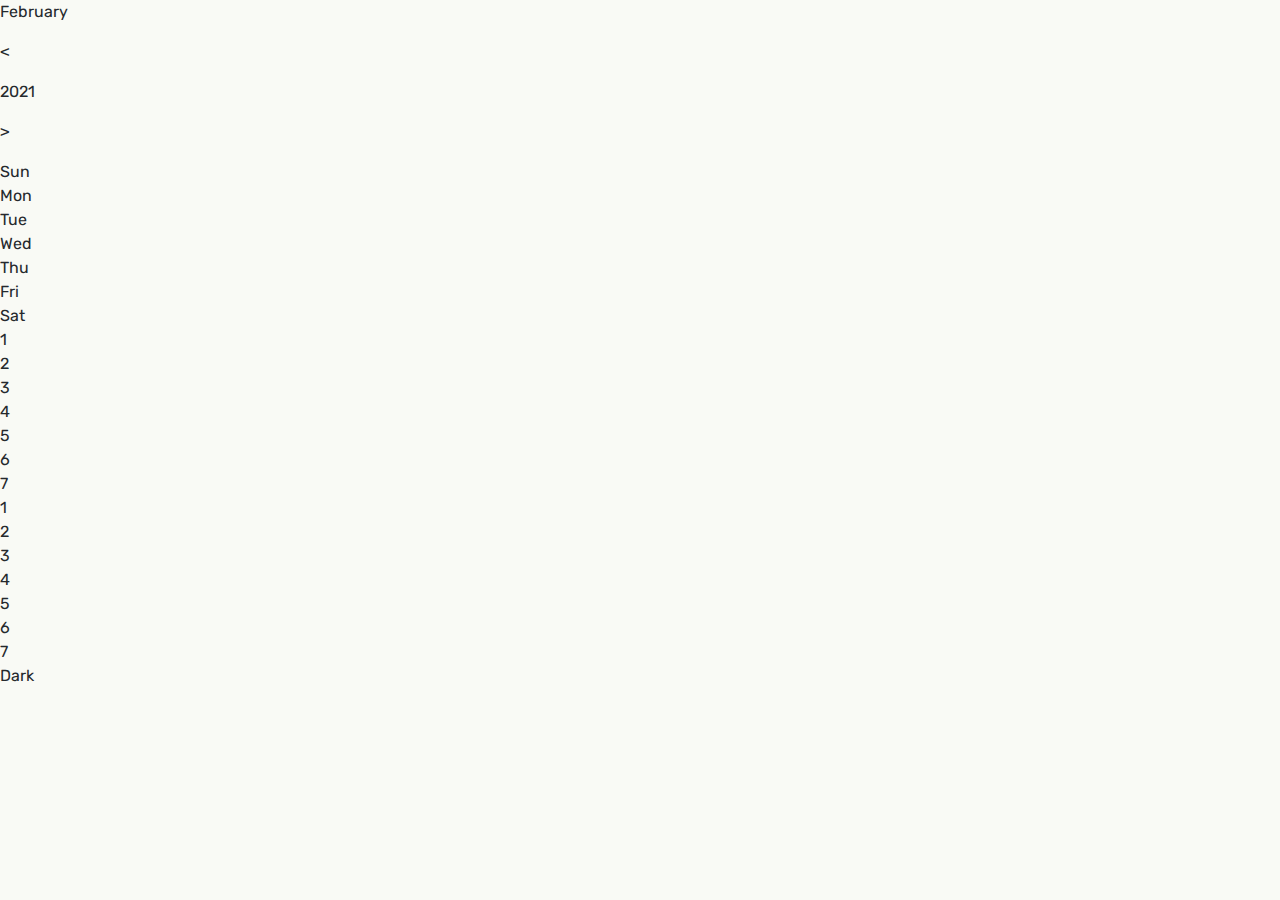
==== calendar.html @ 23c98550 "build calendar" ====
<!DOCTYPE html>
<html lang="en">
  <head>
    <meta charset="UTF-8" />
    <meta http-equiv="X-UA-Compatible" content="IE=edge" />
    <meta name="viewport" content="width=device-width, initial-scale=1.0" />
    <link rel="preconnect" href="https://fonts.googleapis.com" />
    <link rel="preconnect" href="https://fonts.gstatic.com" crossorigin />
    <link
      href="https://fonts.googleapis.com/css2?family=Rubik:wght@300;400;500;700&display=swap"
      rel="stylesheet"
    />
    <link rel="stylesheet" href="styles.css" />
    <title>Calendar</title>
  </head>
  <body>
    <div class="calendar">
      <div class="calendar-header">
        <span class="month-picker" id="month-picker"> February </span>
        <div class="year-picker">
          <span class="year-change" id="prev-year">
            <pre><</pre>
          </span>
          <span id="year">2021</span>
          <span class="year-change" id="next-year">
            <pre>></pre>
          </span>
        </div>
      </div>

      <div class="calendar-body">
        <div class="calendar-week-day">
          <div>Sun</div>
          <div>Mon</div>
          <div>Tue</div>
          <div>Wed</div>
          <div>Thu</div>
          <div>Fri</div>
          <div>Sat</div>
        </div>
        <div class="calendar-days">
          <div>1</div>
          <div>2</div>
          <div>3</div>
          <div>4</div>
          <div>5</div>
          <div>6</div>
          <div>7</div>

          <div>1</div>
          <div>2</div>
          <div>3</div>
          <div>4</div>
          <div>5</div>
          <div>6</div>
          <div>7</div>
        </div>
      </div>

      <div class="calendar-footer">
        <div class="toggle">
          <span>Dark</span>
        </div>
      </div>
    </div>
  </body>
</html>
---- styles.css ----
:root {
  /* color palette */
  --clr-lime-300: hsl(82, 85%, 67%);
  --clr-lime-400: hsl(83, 78%, 55%);

  --clr-grey-200: hsl(72, 33%, 97%);
  --clr-grey-300: hsl(54, 36%, 95%);
  --clr-grey-400: hsl(180, 1%, 84%);
  --clr-grey-500: hsl(72, 2%, 57%);
  --clr-grey-600: hsl(260, 2%, 27%);
  --clr-grey-900: hsl(210, 10%, 16%);

  --clr-amber-200: hsl(48, 97%, 77%);
  --clr-amber-600: hsl(20, 64%, 58%);

  --clr-purple-300: hsl(269, 97%, 85%);
  --clr-purple-800: hsl(267, 34%, 40%);

  --clr-fuchsia-300: hsl(291, 93%, 83%);
  --clr-fuchsia-800: hsl(298, 36%, 41%);

  --clr-blue-900: hsl(216, 50%, 28%);
  --clr-blue-300: hsl(212, 96%, 78%);

  --clr-gold-800: hsl(49, 49%, 39%);
  --clr-gold-300: hsl(49, 52%, 80%);

  /* project font(s) */
  --ff-primary: Rubik, "Gill Sans", "Gill Sans MT", Calibri, "Trebuchet MS",
    sans-serif;

  --ff-body: var(--ff-primary);
  --ff-heading: var(--ff-primary);

  /* font weights*/
  --fw-light: 300;
  --fw-regular: 400;
  --fw-semi-bold: 500;
  --fw-bold: 700;

  /* font sizes */
  --fs-300: 0.8125rem;
  --fs-400: 0.875rem;
  --fs-500: 0.9375rem;
  --fs-600: 1rem;
  --fs-700: 1.875rem;
  --fs-800: 2.5rem;
  --fs-900: 3.5rem;

  --fs-body: var(--fs-600);
  --fs-primary-heading: var(--fs-700);
  --fs-secondary-heading: var(--fs-600);
  --fs-nav: var(--fs-400);
  --fs-button: var(--fs-400);

  /* general spacing */
  --size-50: 0.125rem;
  --size-100: 0.25rem;
  --size-200: 0.5rem;
  --size-300: 0.75rem;
  --size-400: 1rem;
  --size-500: 1.5rem;
  --size-600: 2rem;
  --size-700: 3rem;
  --size-800: 4rem;
  --size-900: 5rem;
  --size-1000: 8rem;
}

/* @media (min-width: 50em) {
  :root {
    --fs-body: var(--fs-400);
    --fs-primary-heading: var(--fs-700);
    --fs-secondary-heading: var(--fs-600);
    --fs-nav: var(--fs-400);
  }
} */

/* CSS RESET */
/* Box sizing rules */
*,
*::before,
*::after {
  box-sizing: border-box;
}

/* Remove default margin */
body,
html,
h1,
h2,
h3,
h4,
p,
figure,
blockquote,
dl,
dd {
  margin: 0;
}

/* Remove list styles on ul, ol elements, which suggests default styling will be removed */
ul,
ol,
li {
  list-style: none;
  padding: 0;
  margin: 0;
}

/* Set core root defaults */
html:focus-within {
  scroll-behavior: smooth;
}

/* A elements that don't have a class get default styles */
a:not([class]) {
  text-decoration-skip-ink: auto;
}

/* Make images easier to work with */
img,
picture,
svg {
  max-width: 100%;
  display: block;
}

/* Inherit fonts for inputs and buttons */
input,
button,
textarea,
select {
  font: inherit;
}

/* Remove all animations, transitions and smooth scroll for people that prefer not to see them */
@media (prefers-reduced-motion: reduce) {
  html:focus-within {
    scroll-behavior: auto;
  }

  *,
  *::before,
  *::after {
    animation-duration: 0.01ms !important;
    animation-iteration-count: 1 !important;
    transition-duration: 0.01ms !important;
    scroll-behavior: auto !important;
  }
}

/* Desird scroll bar setting */

.main::-webkit-scrollbar,
.sidebar::-webkit-scrollbar {
  width: 0.6rem;
}

.main::-webkit-scrollbar-track,
.sidebar::-webkit-scrollbar-track {
  -webkit-box-shadow: inset 0 0 6px rgba(0, 0, 0, 0.3);
  border-radius: 10px;
}

.main::-webkit-scrollbar-thumb,
.sidebar::-webkit-scrollbar-thumb {
  background-color: var(--clr-grey-500);
  border-radius: 10px;
}

/* @supports () {
} */

/* GENERAL CLASS */

body {
  font-family: var(--ff-body);
  font-size: var(--fs-body);
  font-weight: var(--fw-regular);
  line-height: 1.5;
  color: var(--clr-grey-900);
  background-color: var(--clr-grey-200);
  text-rendering: optimizeSpeed;
}

button {
  cursor: pointer;
  display: flex;
  align-items: center;
  justify-content: center;
  gap: var(--size-100);
}

svg {
  aspect-ratio: 1;
  width: 20px;
}

.dashboard-grid {
  display: grid;
  grid-template-columns: clamp(3rem, 50%, 16rem) minmax(40vw, 1fr);
}

/* sidebar layout */
/* ==================================== */
.sidebar,
.main {
  height: 100vh;
  padding-block: var(--size-600);
  overflow-y: auto;
}

.main-content-section {
  overflow-y: auto;
}
/* ================================= */
.sidebar {
  position: relative;
}

.sidebar::after {
  content: "";
  background: var(--clr-grey-400);
  position: absolute;
  inset-block: var(--size-500);
  right: 0;
  width: 1.5px;
}

.logo-wrap {
  align-items: center;
  margin-bottom: var(--size-700);
}

.icon-logo {
  width: 30px;
}

.sidebar button {
  margin-bottom: var(--size-600);
}

.nav-sidebar-list {
  display: flex;
  flex-direction: column;
  gap: var(--size-200);
}

.nav-sidebar-item {
  padding-block: var(--size-200);
}

.nav-sidebar-item:not(.free-plan):hover {
  cursor: pointer;
  background-color: var(--clr-grey-300);
  border-radius: 8px;
}

.no-of-projects-range {
  position: relative;
}

#projects-range {
  -webkit-appearance: none;
  width: 100%;
  height: 5px;
  outline: none;
  border-radius: 3px;
  background-color: var(--clr-grey-400);
}

#projects-range::-webkit-slider-thumb {
  -webkit-appearance: none;
}

#progress-bar {
  width: 70%;
  height: 5px;
  background: rgb(212, 250, 145);
  background: linear-gradient(
    90deg,
    rgba(212, 250, 145, 1) 1%,
    rgba(161, 230, 51, 1) 100%
  );
  position: absolute;
  border-radius: 3px;
  top: 50%;
}

/* main */
.position-sticky {
  background-color: var(--clr-grey-200);
  position: sticky;
  z-index: 1;
  top: 0;
}

.team-members {
  display: inline-flex;
}

.avatar {
  position: relative;
  border: 2px solid #fff;
  border-radius: 50%;
  overflow: hidden;
  width: 3rem;
  height: 3rem;
}

.avatar:not(:first-child) {
  margin-left: -1.2rem;
}

.other-members-wrap {
  color: white;
  font-weight: var(--fw-bold);
  background-color: var(--clr-grey-900);
}

.other-members-no {
  position: absolute;
  top: 50%;
  left: 50%;
  transform: translate(-50%, -50%);
  overflow: hidden;
}

.btn-app {
  padding: 0.4rem 1rem;
  background: var(--clr-grey-200);
  border: 1px solid var(--clr-grey-400);
  border-radius: 5px;
}

.nav-main-item {
  padding-bottom: 1.2rem;
}

.nav-main-item a {
  text-decoration: none;
  color: var(--clr-grey-900);
}

.active {
  border-bottom: 3px solid var(--clr-lime-400) !important;
  margin-bottom: -2px;
}

.search-section {
  border-block: 1px solid var(--clr-grey-400);
  padding-block: var(--size-300);
}

input:where([type="text"]) {
  border-style: hidden;
  background-color: var(--clr-grey-200);
}

input:where([type="text"]):focus {
  outline: 1px solid var(--clr-grey-200);
}

input::placeholder {
  font-size: var(--fs-400);
}

/* toggle switch */
input[type="checkbox"] {
  -webkit-appearance: none;
  position: relative;
  width: 50px;
  height: 26px;
  border-radius: 25px;
  background-color: #ccc;
  transition: background 0.3s;
  outline: none;
  cursor: pointer;
}

input[type="checkbox"]::after {
  content: "";
  position: absolute;
  top: 50%;
  left: 30%;
  border-radius: 50%;
  height: 18px;
  width: 18px;
  background-color: white;
  transition: left 0.3s;
  transform: translate(-50%, -50%);
}

input[type="checkbox"]:checked {
  background: var(--clr-lime-300);
}

input[type="checkbox"]:checked::after {
  left: 70%;
}

.content-grid {
  display: grid;
  gap: 2rem;
  grid-template-columns: repeat(3, minmax(300px, 1fr));
}

.to-do,
.in-progress,
.completed {
  display: flex;
  flex-direction: column;
  gap: 1.5rem;
}

.card {
  max-width: 350px;
  padding: var(--size-500);
  background-color: white;
  border-radius: 15px;
}

.card .avatar {
  width: 2.5rem;
  height: 2.5rem;
}

.card > * {
  margin-bottom: var(--size-400);
}

.new-task {
  display: flex;
  align-items: center;
  gap: 1rem;
  color: var(--clr-grey-500);
}

.card-header,
.card-date {
  color: var(--clr-grey-500);
  fill: var(--clr-grey-500);
}

.card-date {
  font-size: var(--fs-300);
}

[data-tag="true"]::before {
  display: inline-flex;
  width: fit-content;
  align-items: center;
  font-size: var(--fs-300);
  border-radius: var(--size-500);
  padding-inline: var(--size-300);
  margin-bottom: var(--size-500);
}
/* UTILITY CLASS */
.container {
  padding-inline: 2rem;
  height: 100%;
  margin-inline: auto;
}

.flex {
  display: flex;
  align-items: center;
  gap: var(--size-200);
}

.flex-col {
  display: flex;
  flex-direction: column;
  height: 100%;
}

.flex-between {
  display: flex;
  justify-content: space-between;
}

.flex-between-col {
  display: flex;
  height: 100%;
  flex-direction: column;
  justify-content: space-between;
}

.primary-heading {
  font-family: var(--ff-heading);
  font-size: var(--fs-primary-heading);
  font-weight: var(--fw-bold);
}

.secondary-heading {
  font-family: var(--ff-heading);
  font-size: var(--fs-secondary-heading);
  font-weight: var(--fw-bold);
}

.hidden {
  display: none;
}

.margin-bottom {
  margin-bottom: var(--size-500);
}

.padding-top {
  padding-top: var(--size-600);
}

.font-semi-bold {
  font-weight: var(--fw-semi-bold);
}

.font-light {
  font-weight: var(--fw-light);
}

.fs-400 {
  font-size: var(--fs-400);
}

.tag-high-priority::before {
  content: "High";
  color: var(--clr-amber-600);
  background-color: var(--clr-amber-200);
}

.tag-medium-priority::before {
  content: "Medium";
  color: var(--clr-gold-800);
  background-color: var(--clr-gold-300);
}

.tag-low-priority::before {
  content: "Low";
  color: var(--clr-grey-500);
  background-color: var(--clr-grey-400);
}

.btn-primary {
  color: var(--clr-grey-600);
  background-color: var(--clr-lime-300);
}

.btn-secondary {
  color: var(--clr-grey-200);
  background-color: var(--clr-grey-900);
  fill: white;
}

.btn-rect {
  padding-block: var(--size-200);
  padding-inline: var(--size-500);
  border: none;
  border-radius: var(--size-100);
}

.btn-circle {
  padding: var(--size-200);
  border: none;
  border-radius: 50%;
}

.tag-prototype::before {
  content: "Prototype";
  color: var(--clr-purple-800);
  background-color: var(--clr-purple-300);
}

.tag-research::before {
  content: "Research";
  color: var(--clr-fuchsia-800);
  background-color: var(--clr-fuchsia-300);
}

.tag-design::before {
  content: "Design";
  color: var(--clr-blue-900);
  background-color: var(--clr-blue-300);
}

.tag-design-system::before {
  content: "Design System";
  color: var(--clr-gold-800);
  background-color: var(--clr-gold-300);
}
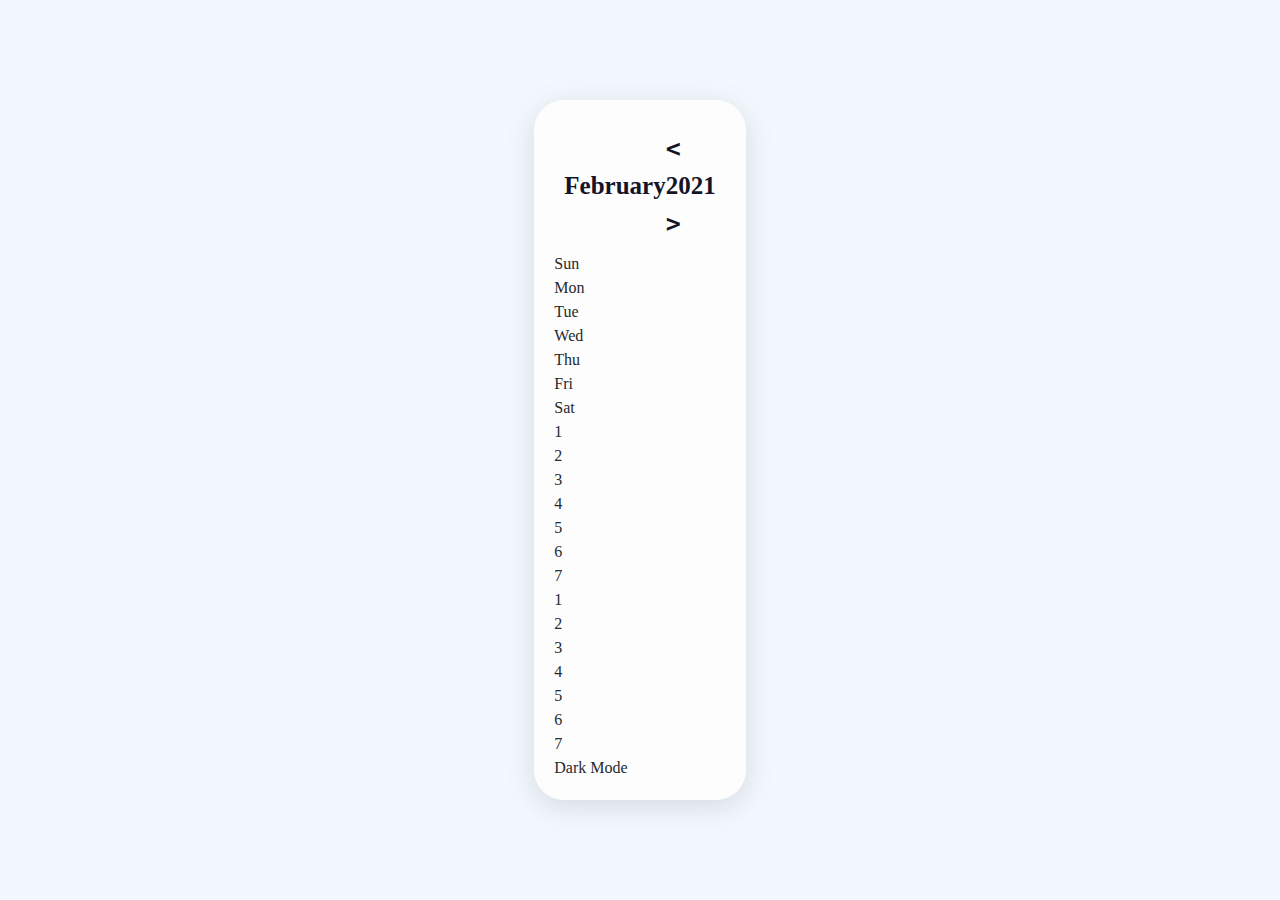
==== commit d927f4b2: "build html code for calendar" ====
--- a/calendar.html
+++ b/calendar.html
@@ -11,56 +11,64 @@
       rel="stylesheet"
     />
     <link rel="stylesheet" href="styles.css" />
+    <link rel="stylesheet" href="calendar.css" />
     <title>Calendar</title>
   </head>
   <body>
-    <div class="calendar">
-      <div class="calendar-header">
-        <span class="month-picker" id="month-picker"> February </span>
-        <div class="year-picker">
-          <span class="year-change" id="prev-year">
-            <pre><</pre>
-          </span>
-          <span id="year">2021</span>
-          <span class="year-change" id="next-year">
-            <pre>></pre>
-          </span>
+    <div class="calendar-wrap light">
+      <div class="calendar">
+        <div class="calendar-header">
+          <span class="month-picker" id="month-picker"> February </span>
+          <div class="year-picker">
+            <span class="year-change" id="prev-year">
+              <pre><</pre>
+            </span>
+            <span id="year">2021</span>
+            <span class="year-change" id="next-year">
+              <pre>></pre>
+            </span>
+          </div>
         </div>
-      </div>
 
-      <div class="calendar-body">
-        <div class="calendar-week-day">
-          <div>Sun</div>
-          <div>Mon</div>
-          <div>Tue</div>
-          <div>Wed</div>
-          <div>Thu</div>
-          <div>Fri</div>
-          <div>Sat</div>
+        <div class="calendar-body">
+          <div class="calendar-week-day">
+            <div>Sun</div>
+            <div>Mon</div>
+            <div>Tue</div>
+            <div>Wed</div>
+            <div>Thu</div>
+            <div>Fri</div>
+            <div>Sat</div>
+          </div>
+          <div class="calendar-days">
+            <div>1</div>
+            <div>2</div>
+            <div>3</div>
+            <div>4</div>
+            <div>5</div>
+            <div>6</div>
+            <div>7</div>
+
+            <div>1</div>
+            <div>2</div>
+            <div>3</div>
+            <div>4</div>
+            <div>5</div>
+            <div>6</div>
+            <div>7</div>
+          </div>
         </div>
-        <div class="calendar-days">
-          <div>1</div>
-          <div>2</div>
-          <div>3</div>
-          <div>4</div>
-          <div>5</div>
-          <div>6</div>
-          <div>7</div>
 
-          <div>1</div>
-          <div>2</div>
-          <div>3</div>
-          <div>4</div>
-          <div>5</div>
-          <div>6</div>
-          <div>7</div>
+        <div class="calendar-footer">
+          <div class="toggle">
+            <span>Dark Mode</span>
+            <div class="dark-mode-switch">
+              <div class="dark-mode-switch-ident"></div>
+            </div>
+          </div>
         </div>
-      </div>
 
-      <div class="calendar-footer">
-        <div class="toggle">
-          <span>Dark</span>
-        </div>
+        <div class="month-list"></div>
       </div>
     </div>
   </body>
--- a/calendar.css
+++ b/calendar.css
@@ -0,0 +1,75 @@
+:root {
+  --dark-body: #4d4c5a;
+  --dark-main: #141529;
+  --dark-second: #79788c;
+  --dark-hover: #323048;
+  --dark-text: #f8fbff;
+
+  --light-body: #f3f8fe;
+  --light-main: #fdfdfd;
+  --light-second: #c3c2c8;
+  --light-hover: #edf0f5;
+  --light-text: #151426;
+
+  --blue: #0000ff;
+  --white: #fff;
+
+  --shadow: rgba(100, 100, 111, 0.2) 0px 7px 29px 0px;
+
+  --font-family: cursive;
+}
+
+.dark {
+  --bg-body: var(--dark-body);
+  --bg-main: var(--dark-main);
+  --bg-second: var(--dark-second);
+  --color-hover: var(--dark-hover);
+  --color-txt: var(--dark-text);
+}
+
+.light {
+  --bg-body: var(--light-body);
+  --bg-main: var(--light-main);
+  --bg-second: var(--light-second);
+  --color-hover: var(--light-hover);
+  --color-txt: var(--light-text);
+}
+
+* {
+  padding: 0;
+  margin: 0;
+  box-sizing: border-box;
+}
+
+.calendar-wrap {
+  height: 100vh;
+  display: grid;
+  place-items: center;
+  font-family: var(--font-family);
+  background-color: var(--bg-body);
+}
+
+.calendar {
+  height: max-content;
+  width: max-content;
+  background-color: var(--bg-main);
+  border-radius: 30px;
+  padding: 20px;
+  position: relative;
+  overflow: hidden;
+  /* transform: scale(1.25); */
+}
+
+.light .calendar {
+  box-shadow: var(--shadow);
+}
+
+.calendar-header {
+  display: flex;
+  justify-content: space-between;
+  align-items: center;
+  font-size: 25px;
+  font-weight: 600;
+  color: var(--color-txt);
+  padding: 10px;
+}
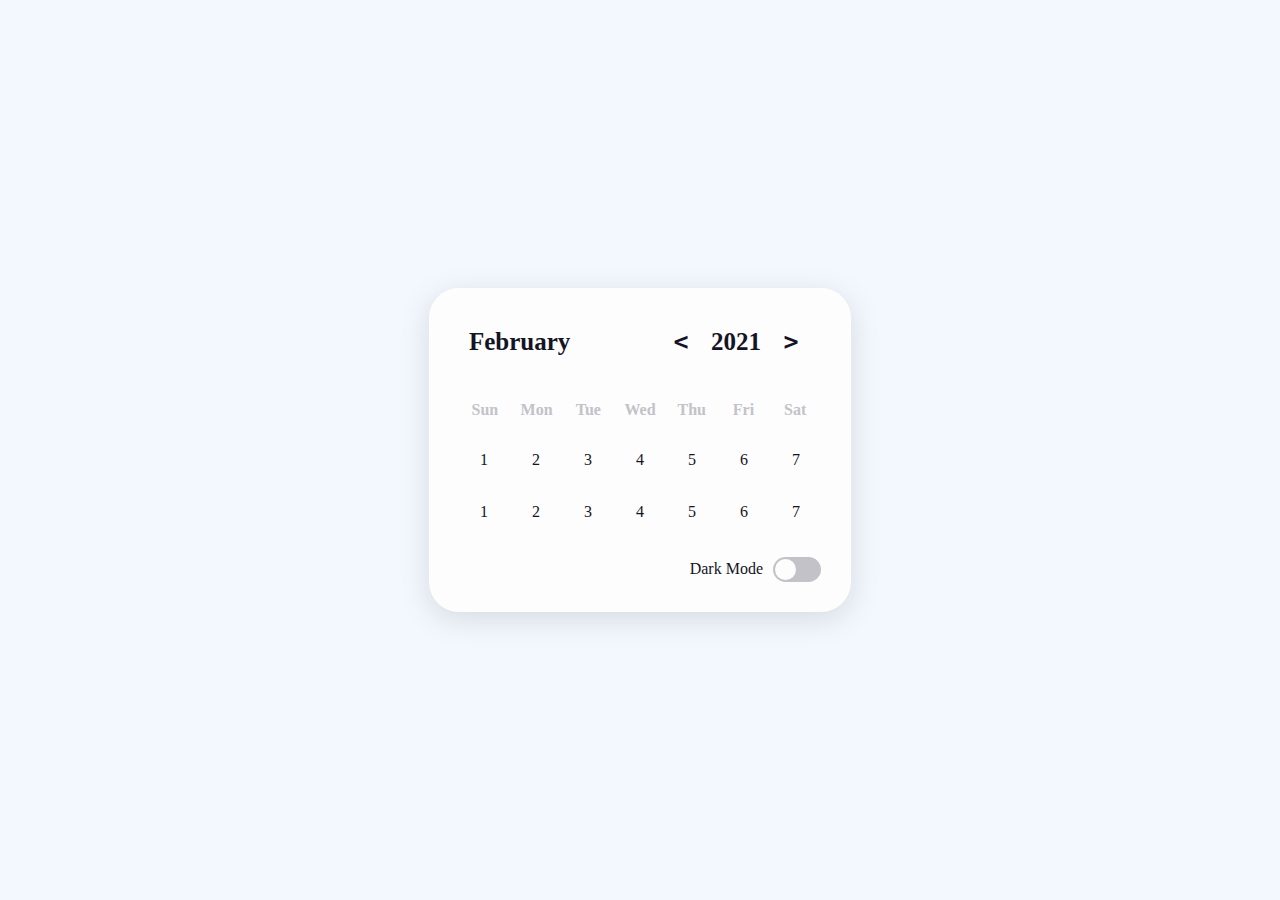
==== commit 088b6dd0: "'''" ====
--- a/calendar.html
+++ b/calendar.html
@@ -71,5 +71,6 @@
         <div class="month-list"></div>
       </div>
     </div>
+    <script src="calendar.js"></script>
   </body>
 </html>
--- a/calendar.css
+++ b/calendar.css
@@ -73,3 +73,124 @@
   color: var(--color-txt);
   padding: 10px;
 }
+
+.calendar-body {
+  padding: 10px;
+}
+
+.calendar-week-day {
+  height: 50px;
+  display: grid;
+  grid-template-columns: repeat(7, 1fr);
+  font-weight: 600;
+}
+
+.calendar-week-day div {
+  display: grid;
+  place-items: center;
+  color: var(--bg-second);
+}
+
+.calendar-days {
+  display: grid;
+  grid-template-columns: repeat(7, 1fr);
+  gap: 2px;
+  color: var(--color-txt);
+}
+
+.calendar-days div {
+  width: 50px;
+  height: 50px;
+  display: flex;
+  align-items: center;
+  justify-content: center;
+  padding: 5px;
+  position: relative;
+  cursor: pointer;
+  animation: to-top 1s forwards;
+  /* border-radius: 50%; */
+}
+
+.month-picker {
+  padding: 5px 10px;
+  border-radius: 10px;
+  cursor: pointer;
+}
+
+.month-picker:hover {
+  background-color: var(--color-hover);
+}
+
+.year-picker {
+  display: flex;
+  align-items: center;
+}
+
+.year-change {
+  height: 40px;
+  width: 40px;
+  border-radius: 50%;
+  display: grid;
+  place-items: center;
+  margin: 0 10px;
+  cursor: pointer;
+}
+
+.year-change:hover {
+  background-color: var(--color-hover);
+}
+
+.calendar-footer {
+  padding: 10px;
+  display: flex;
+  justify-content: flex-end;
+  align-items: center;
+}
+
+.toggle {
+  display: flex;
+}
+
+.toggle span {
+  margin-right: 10px;
+  color: var(--color-txt);
+}
+
+.dark-mode-switch {
+  position: relative;
+  width: 48px;
+  height: 25px;
+  border-radius: 14px;
+  background-color: var(--bg-second);
+  cursor: pointer;
+}
+
+.dark-mode-switch-ident {
+  width: 21px;
+  height: 21px;
+  border-radius: 50%;
+  background-color: var(--bg-main);
+  position: absolute;
+  top: 2px;
+  left: 2px;
+  transition: left 0.2s ease-in-out;
+}
+
+.dark .dark-mode-switch .dark-mode-switch-ident {
+  top: 2px;
+  left: calc(2px + 50%);
+}
+
+.calendar-days div {
+  z-index: 10;
+}
+
+.calendar-days div:hover::before {
+  content: "";
+  height: 50px;
+  width: 50px;
+  background-color: brown;
+  position: absolute;
+  border-radius: 50%;
+  z-index: -1;
+}
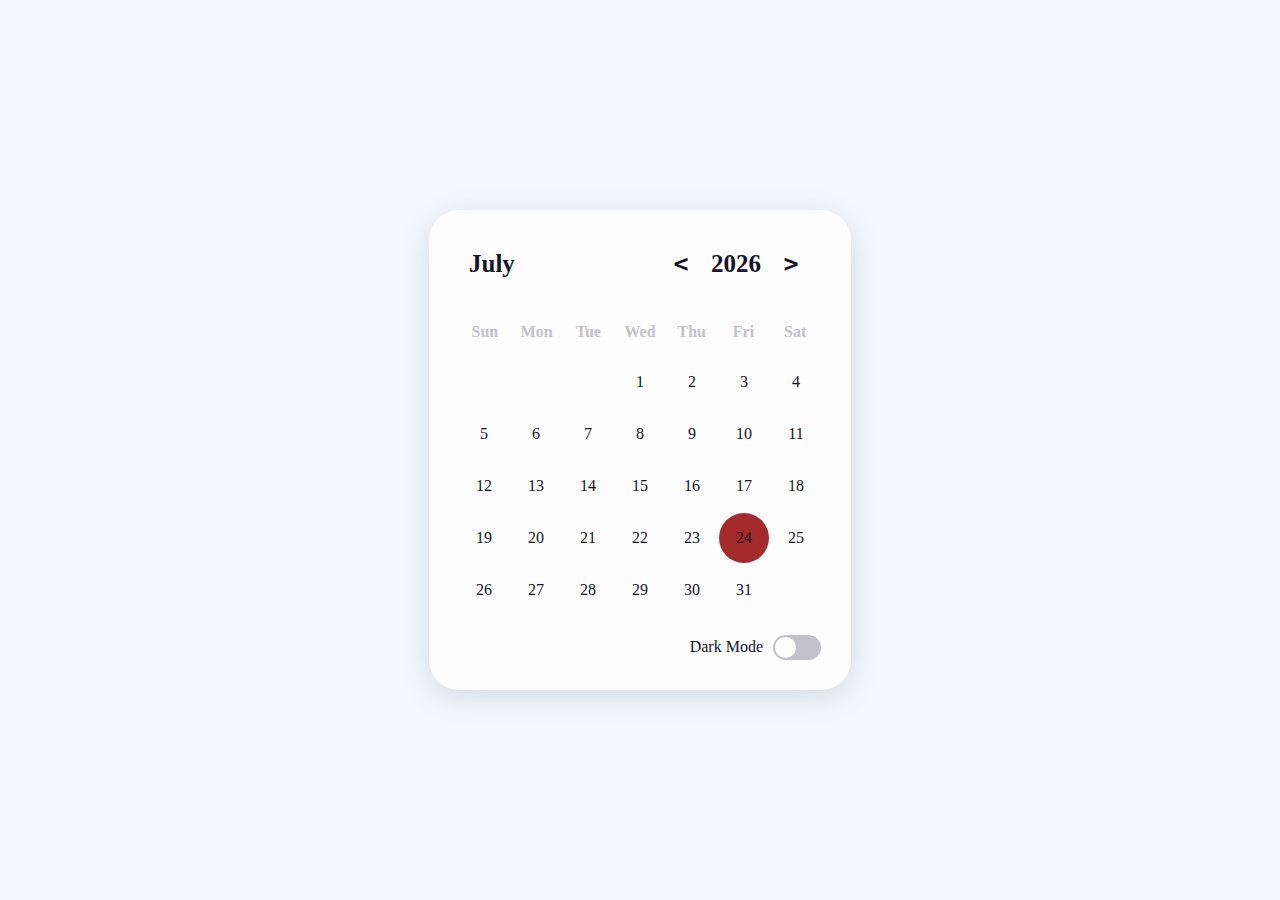
==== commit 0faca74c: "display calendar dynamically" ====
--- a/calendar.html
+++ b/calendar.html
@@ -40,31 +40,15 @@
             <div>Fri</div>
             <div>Sat</div>
           </div>
-          <div class="calendar-days">
-            <div>1</div>
-            <div>2</div>
-            <div>3</div>
-            <div>4</div>
-            <div>5</div>
-            <div>6</div>
-            <div>7</div>
-
-            <div>1</div>
-            <div>2</div>
-            <div>3</div>
-            <div>4</div>
-            <div>5</div>
-            <div>6</div>
-            <div>7</div>
-          </div>
+          <div class="calendar-days"></div>
         </div>
 
         <div class="calendar-footer">
           <div class="toggle">
             <span>Dark Mode</span>
-            <div class="dark-mode-switch">
+            <button class="dark-mode-switch">
               <div class="dark-mode-switch-ident"></div>
-            </div>
+            </button>
           </div>
         </div>
 
--- a/calendar.css
+++ b/calendar.css
@@ -163,6 +163,7 @@
   border-radius: 14px;
   background-color: var(--bg-second);
   cursor: pointer;
+  border: none;
 }
 
 .dark-mode-switch-ident {
@@ -185,7 +186,8 @@
   z-index: 10;
 }
 
-.calendar-days div:hover::before {
+.calendar-days div:hover::before,
+.current-day {
   content: "";
   height: 50px;
   width: 50px;
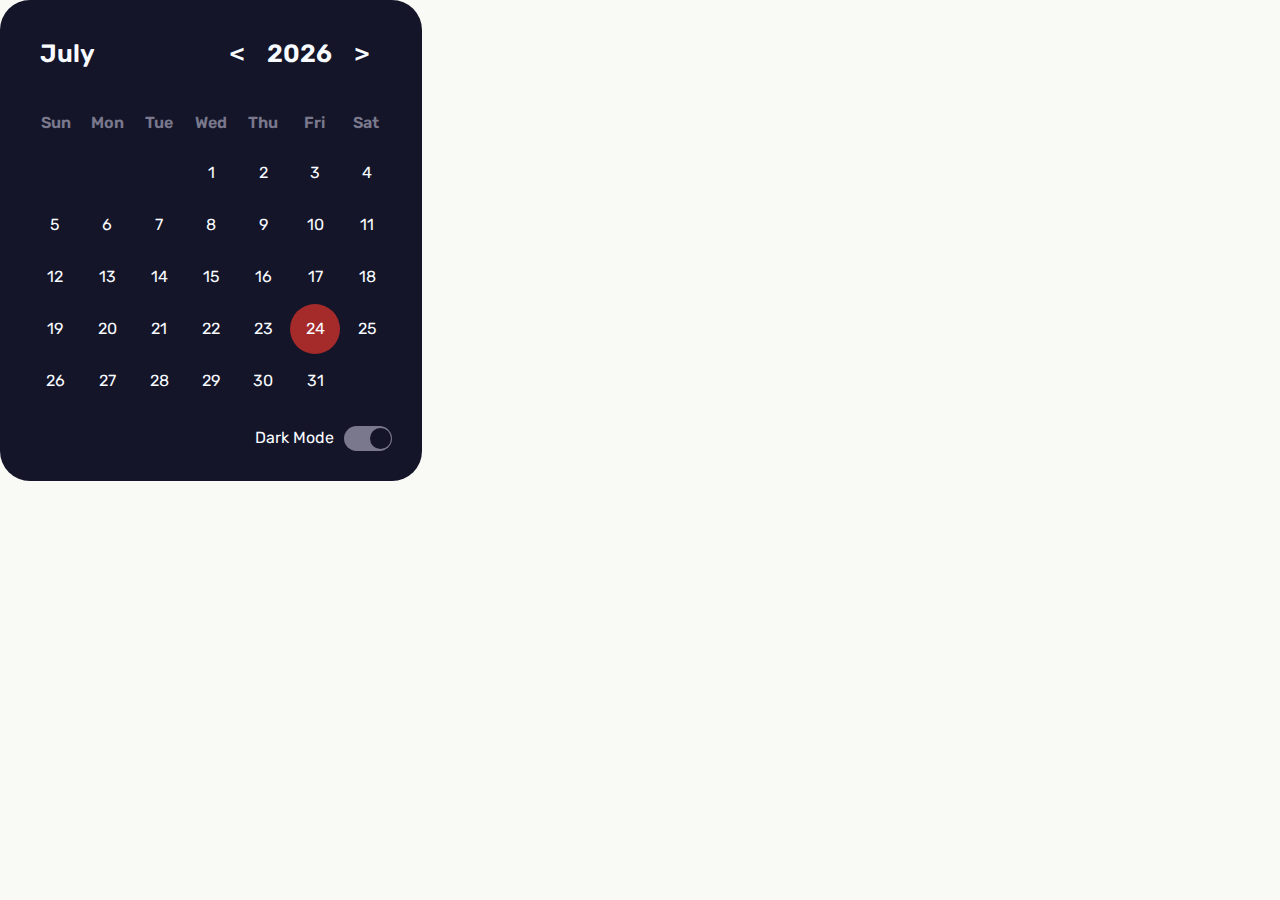
==== commit a3b59b4c: "add feature to display all months" ====
--- a/calendar.html
+++ b/calendar.html
@@ -15,46 +15,49 @@
     <title>Calendar</title>
   </head>
   <body>
-    <div class="calendar-wrap light">
-      <div class="calendar">
-        <div class="calendar-header">
-          <span class="month-picker" id="month-picker"> February </span>
-          <div class="year-picker">
-            <span class="year-change" id="prev-year">
-              <pre><</pre>
-            </span>
-            <span id="year">2021</span>
-            <span class="year-change" id="next-year">
-              <pre>></pre>
-            </span>
-          </div>
+    <!-- <div class="calendar-wrap"> -->
+    <div class="calendar dark">
+      <div class="calendar-header">
+        <span class="month-picker" id="month-picker"> February </span>
+        <div class="year-picker">
+          <span class="year-change" id="prev-year">
+            <pre><</pre>
+          </span>
+          <span id="year">2021</span>
+          <span class="year-change" id="next-year">
+            <pre>></pre>
+          </span>
         </div>
+      </div>
 
-        <div class="calendar-body">
-          <div class="calendar-week-day">
-            <div>Sun</div>
-            <div>Mon</div>
-            <div>Tue</div>
-            <div>Wed</div>
-            <div>Thu</div>
-            <div>Fri</div>
-            <div>Sat</div>
-          </div>
-          <div class="calendar-days"></div>
+      <div class="calendar-body">
+        <div class="calendar-week-day">
+          <div>Sun</div>
+          <div>Mon</div>
+          <div>Tue</div>
+          <div>Wed</div>
+          <div>Thu</div>
+          <div>Fri</div>
+          <div>Sat</div>
         </div>
+        <div class="calendar-days"></div>
+      </div>
 
-        <div class="calendar-footer">
-          <div class="toggle">
-            <span>Dark Mode</span>
-            <button class="dark-mode-switch">
-              <div class="dark-mode-switch-ident"></div>
-            </button>
-          </div>
+      <div class="calendar-footer">
+        <div class="toggle">
+          <span>Dark Mode</span>
+          <button class="dark-mode-switch">
+            <div class="dark-mode-switch-ident"></div>
+          </button>
         </div>
+      </div>
 
-        <div class="month-list"></div>
-      </div>
+      <div class="month-list"></div>
+
+      <!-- Months -->
+      <div class="months hidden"></div>
     </div>
+    <!-- </div> -->
     <script src="calendar.js"></script>
   </body>
 </html>
--- a/calendar.css
+++ b/calendar.css
@@ -17,10 +17,11 @@
   --shadow: rgba(100, 100, 111, 0.2) 0px 7px 29px 0px;
 
   --font-family: cursive;
+
+  --bg-body: var(--dark-body);
 }
 
 .dark {
-  --bg-body: var(--dark-body);
   --bg-main: var(--dark-main);
   --bg-second: var(--dark-second);
   --color-hover: var(--dark-hover);
@@ -28,7 +29,6 @@
 }
 
 .light {
-  --bg-body: var(--light-body);
   --bg-main: var(--light-main);
   --bg-second: var(--light-second);
   --color-hover: var(--light-hover);
@@ -41,12 +41,15 @@
   box-sizing: border-box;
 }
 
-.calendar-wrap {
-  height: 100vh;
+/* .calendar-wrap {
   display: grid;
   place-items: center;
   font-family: var(--font-family);
   background-color: var(--bg-body);
+} */
+
+.hidden {
+  display: none !important;
 }
 
 .calendar {
@@ -57,7 +60,6 @@
   padding: 20px;
   position: relative;
   overflow: hidden;
-  /* transform: scale(1.25); */
 }
 
 .light .calendar {
@@ -111,13 +113,15 @@
   /* border-radius: 50%; */
 }
 
-.month-picker {
+.month-picker,
+.months div {
   padding: 5px 10px;
   border-radius: 10px;
   cursor: pointer;
 }
 
-.month-picker:hover {
+.month-picker:hover,
+.months div:hover {
   background-color: var(--color-hover);
 }
 
@@ -145,6 +149,15 @@
   display: flex;
   justify-content: flex-end;
   align-items: center;
+}
+
+/* Months */
+.months {
+  color: white;
+  display: grid;
+  grid-template-columns: repeat(3, 1fr);
+  gap: 3rem;
+  padding: 1rem;
 }
 
 .toggle {
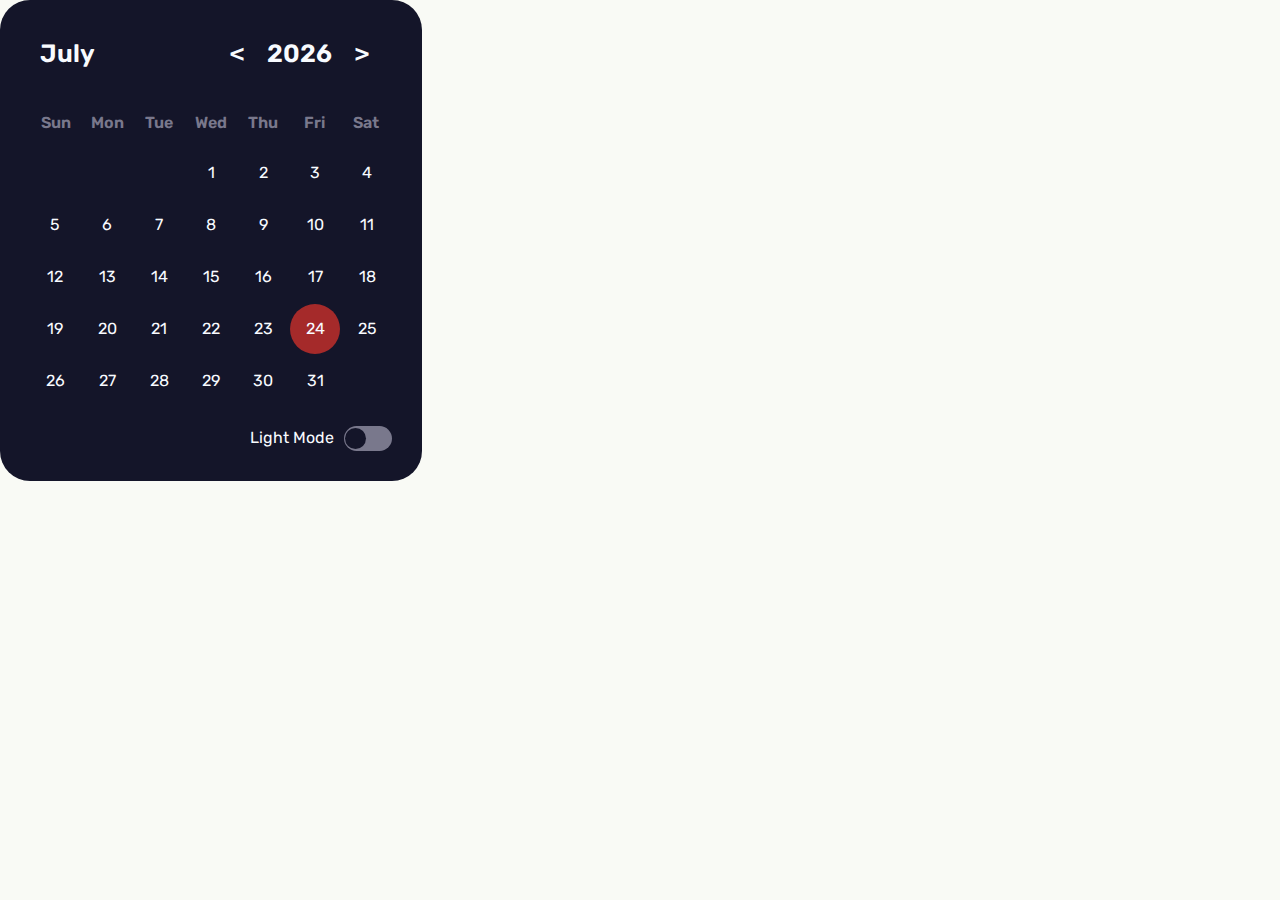
==== commit 5a231e07: "add functionality for users to choose calendar year" ====
--- a/calendar.html
+++ b/calendar.html
@@ -45,17 +45,28 @@
 
       <div class="calendar-footer">
         <div class="toggle">
-          <span>Dark Mode</span>
+          <span>Light Mode</span>
           <button class="dark-mode-switch">
             <div class="dark-mode-switch-ident"></div>
           </button>
         </div>
       </div>
 
-      <div class="month-list"></div>
-
       <!-- Months -->
-      <div class="months hidden"></div>
+      <div class="months hidden">
+        <div class="month">January</div>
+        <div class="month">February</div>
+        <div class="month">March</div>
+        <div class="month">April</div>
+        <div class="month">May</div>
+        <div class="month">June</div>
+        <div class="month">July</div>
+        <div class="month">August</div>
+        <div class="month">September</div>
+        <div class="month">October</div>
+        <div class="month">November</div>
+        <div class="month">December</div>
+      </div>
     </div>
     <!-- </div> -->
     <script src="calendar.js"></script>
--- a/calendar.css
+++ b/calendar.css
@@ -41,13 +41,6 @@
   box-sizing: border-box;
 }
 
-/* .calendar-wrap {
-  display: grid;
-  place-items: center;
-  font-family: var(--font-family);
-  background-color: var(--bg-body);
-} */
-
 .hidden {
   display: none !important;
 }
@@ -56,6 +49,7 @@
   height: max-content;
   width: max-content;
   background-color: var(--bg-main);
+  color: var(--dark-text);
   border-radius: 30px;
   padding: 20px;
   position: relative;
@@ -110,7 +104,6 @@
   position: relative;
   cursor: pointer;
   animation: to-top 1s forwards;
-  /* border-radius: 50%; */
 }
 
 .month-picker,
@@ -158,6 +151,11 @@
   grid-template-columns: repeat(3, 1fr);
   gap: 3rem;
   padding: 1rem;
+}
+
+.month {
+  font-size: 1.1rem;
+  color: var(--color-txt);
 }
 
 .toggle {
@@ -186,13 +184,13 @@
   background-color: var(--bg-main);
   position: absolute;
   top: 2px;
-  left: 2px;
-  transition: left 0.2s ease-in-out;
+  right: 2px;
+  transition: right 0.2s ease-in-out;
 }
 
 .dark .dark-mode-switch .dark-mode-switch-ident {
   top: 2px;
-  left: calc(2px + 50%);
+  right: calc(2px + 50%);
 }
 
 .calendar-days div {
